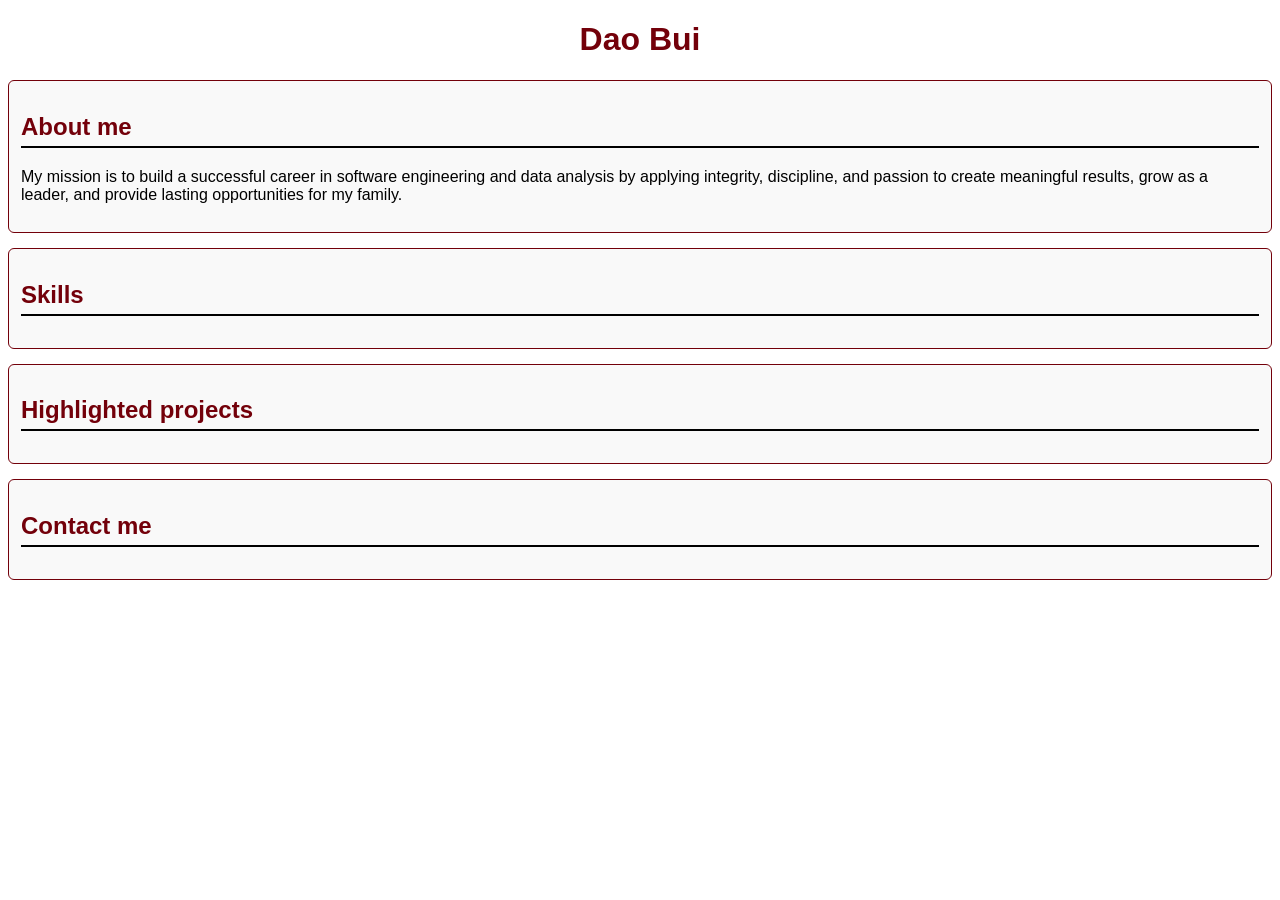
==== index.html @ 818233b0 "10-1 Assignment" ====
<!DOCTYPE html>
<html>
  <head>
    <title>CSCE 190: Dao Bui</title>
    <link rel="stylesheet" href="styles.css">
  </head>
  <body>
    <h1>Dao Bui</h1>
    <div class="about">
        <h2>About me</h2>
        <p>My mission is to build a successful career in software engineering and 
data analysis by applying integrity, discipline, and passion to create meaningful results, 
grow as a leader, and provide lasting opportunities for my family.</p>
    </div>
    <div class="skills">
        <h2>Skills</h2>
    </div>
    <div class="projects">
        <h2>Highlighted projects</h2>
    </div>
    <div class="contact">
        <h2>Contact me</h2>
    </div>
  </body>
</html>
---- styles.css ----
body {
  font-family: Arial, sans-serif;
  background-color: #fff; 
}

h1 {
  text-align: center;
  color: #73000a; 
}

h2 {
  color: #73000a;
  border-bottom: 2px solid #000;
  padding-bottom: 5px;
}

.about, .skills, .projects, .contact {
  border: 1px solid #73000a; 
  padding: 12px;
  margin: 15px 0;
  border-radius: 6px;
  background-color: #f9f9f9;
}
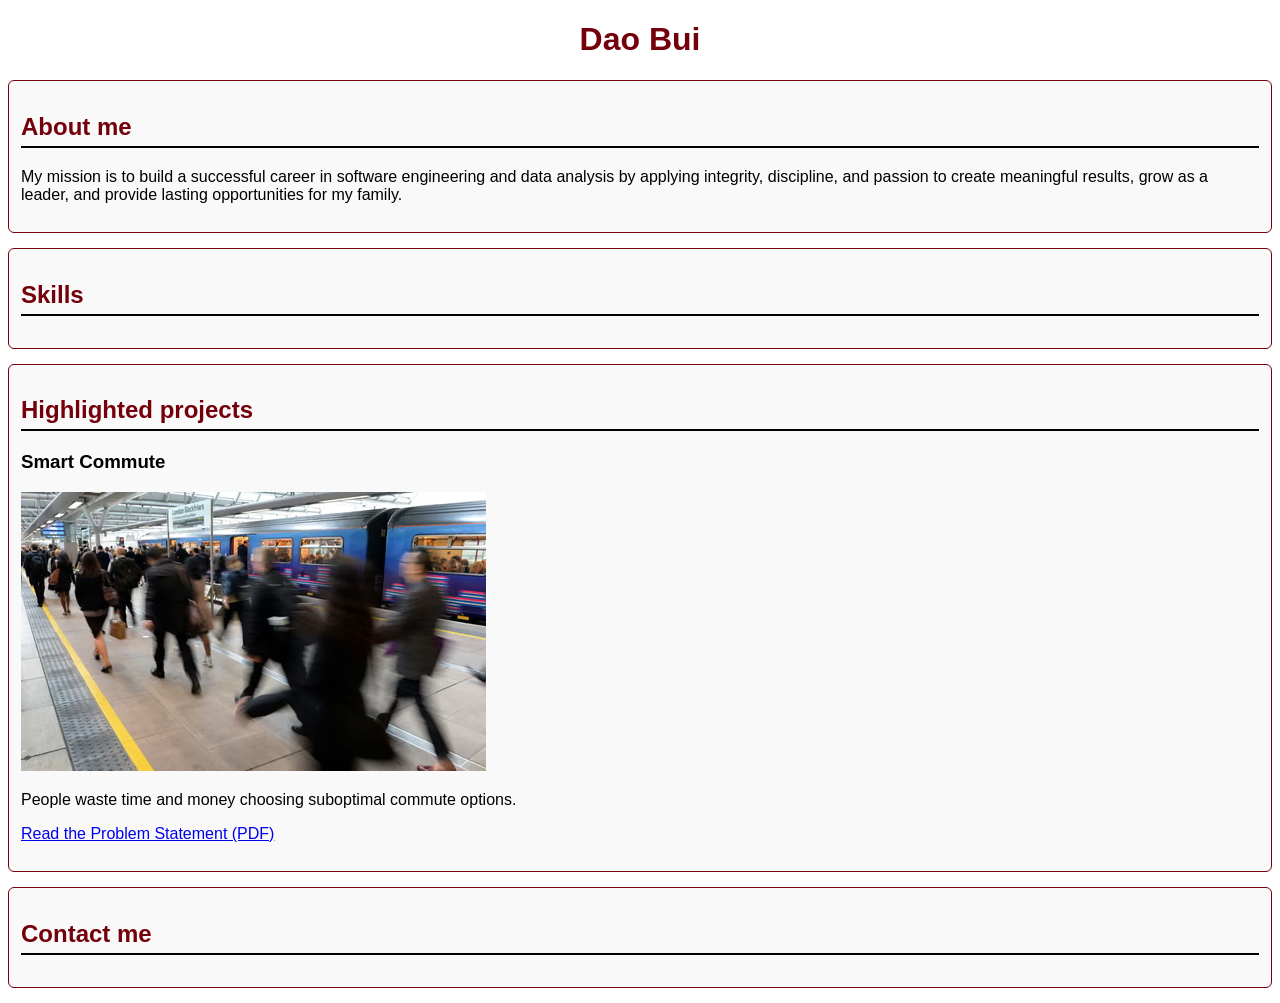
==== commit 0a6c5782: "Assignment 10/15" ====
--- a/index.html
+++ b/index.html
@@ -1,25 +1,43 @@
 <!DOCTYPE html>
-<html>
+<html lang="en">
   <head>
+    <meta charset="utf-8" />
     <title>CSCE 190: Dao Bui</title>
-    <link rel="stylesheet" href="styles.css">
+    <link rel="stylesheet" href="styles.css" />
+    <meta name="viewport" content="width=device-width, initial-scale=1" />
   </head>
   <body>
     <h1>Dao Bui</h1>
+
     <div class="about">
-        <h2>About me</h2>
-        <p>My mission is to build a successful career in software engineering and 
-data analysis by applying integrity, discipline, and passion to create meaningful results, 
-grow as a leader, and provide lasting opportunities for my family.</p>
+      <h2>About me</h2>
+      <p>
+        My mission is to build a successful career in software engineering and
+        data analysis by applying integrity, discipline, and passion to create meaningful results,
+        grow as a leader, and provide lasting opportunities for my family.
+      </p>
     </div>
+
     <div class="skills">
-        <h2>Skills</h2>
+      <h2>Skills</h2>
     </div>
+
     <div class="projects">
-        <h2>Highlighted projects</h2>
+      <h2>Highlighted projects</h2>
+
+      <!-- Problem Statement card -->
+      <section class="project">
+        <h3>Smart Commute</h3>
+        <a href="files/Problem Statement.pdf">
+          <img src="images/3216.png" alt="Smart Commute problem statement (PDF) thumbnail" />
+        </a>
+        <p>People waste time and money choosing suboptimal commute options.</p>
+        <p><a class="btn" href="files/Problem Statement.pdf">Read the Problem Statement (PDF)</a></p>
+      </section>
     </div>
+
     <div class="contact">
-        <h2>Contact me</h2>
+      <h2>Contact me</h2>
     </div>
   </body>
-</html>+</html>
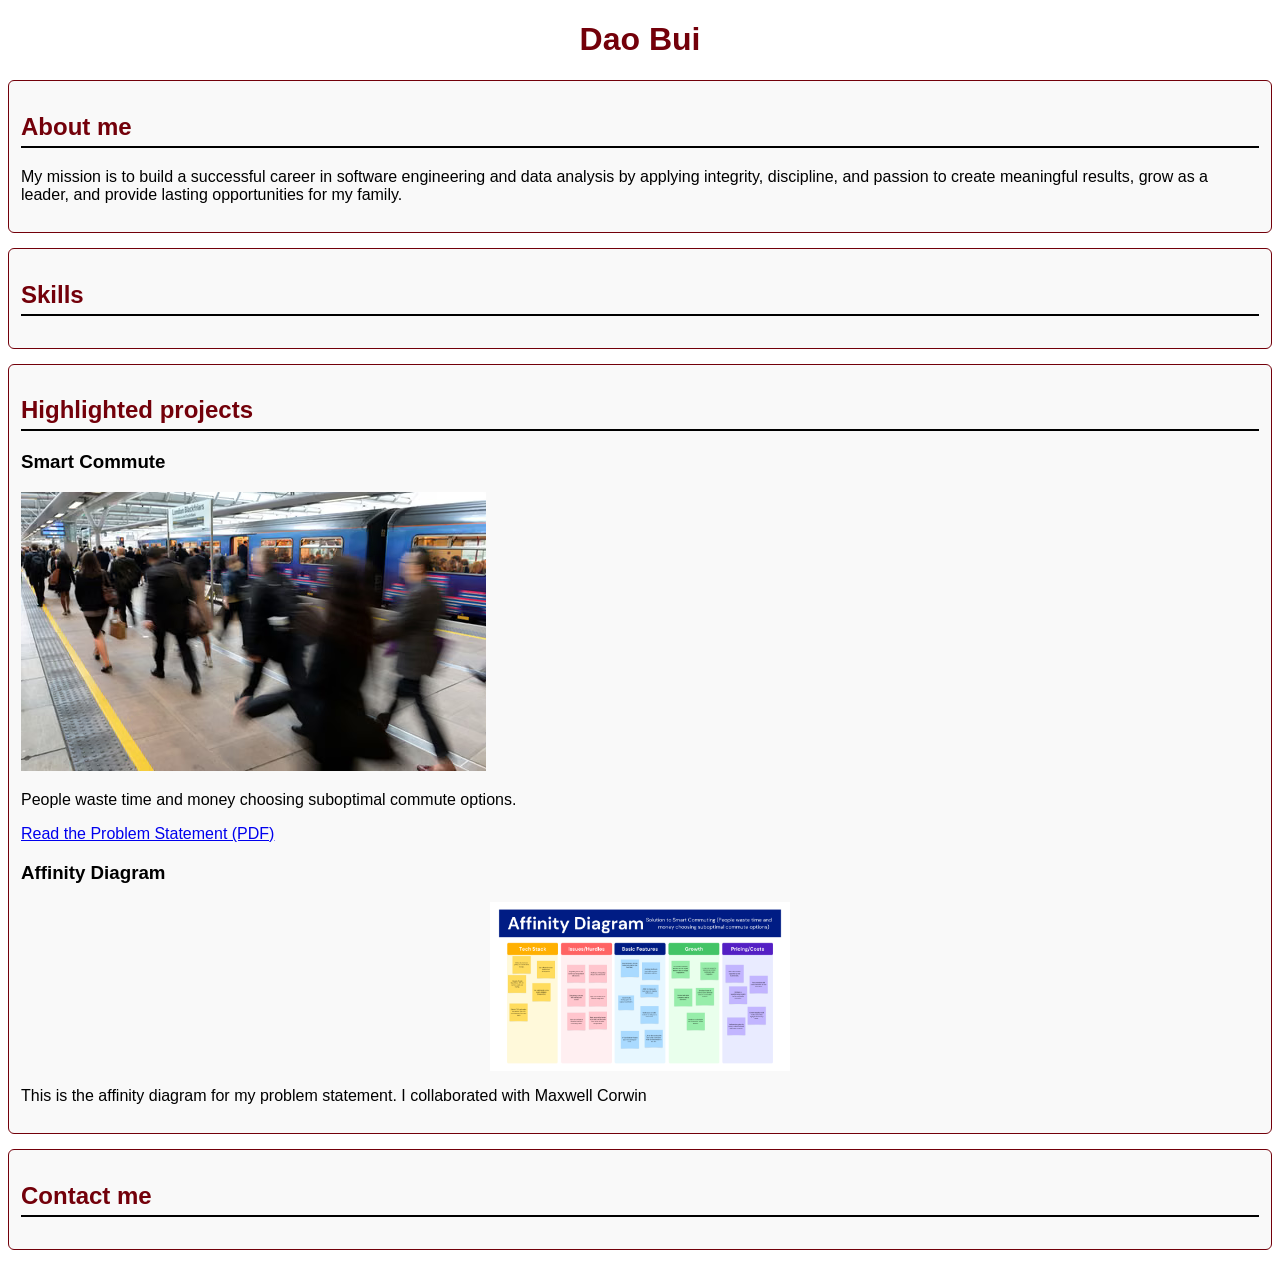
==== commit d188b219: "Oct 21 Affinity Diagram assignment" ====
--- a/index.html
+++ b/index.html
@@ -34,6 +34,17 @@
         <p>People waste time and money choosing suboptimal commute options.</p>
         <p><a class="btn" href="files/Problem Statement.pdf">Read the Problem Statement (PDF)</a></p>
       </section>
+
+      <!-- Affinity Diagram Assignment -->
+      <section class="project">
+        <h3>Affinity Diagram</h3>
+        <a href="files/solution to a.pdf">
+          <img src="images/Solution to a.png" alt="Affinity Diagram image" />
+        </a>
+        <p>
+          This is the affinity diagram for my problem statement. I collaborated with Maxwell Corwin
+        </p>
+      </section>
     </div>
 
     <div class="contact">
--- a/styles.css
+++ b/styles.css
@@ -21,3 +21,10 @@
   border-radius: 6px;
   background-color: #f9f9f9;
 }
+
+img[src="images/Solution to a.png"] {
+  max-width: 300px;
+  height: auto;
+  display: block;
+  margin: 0 auto;
+}
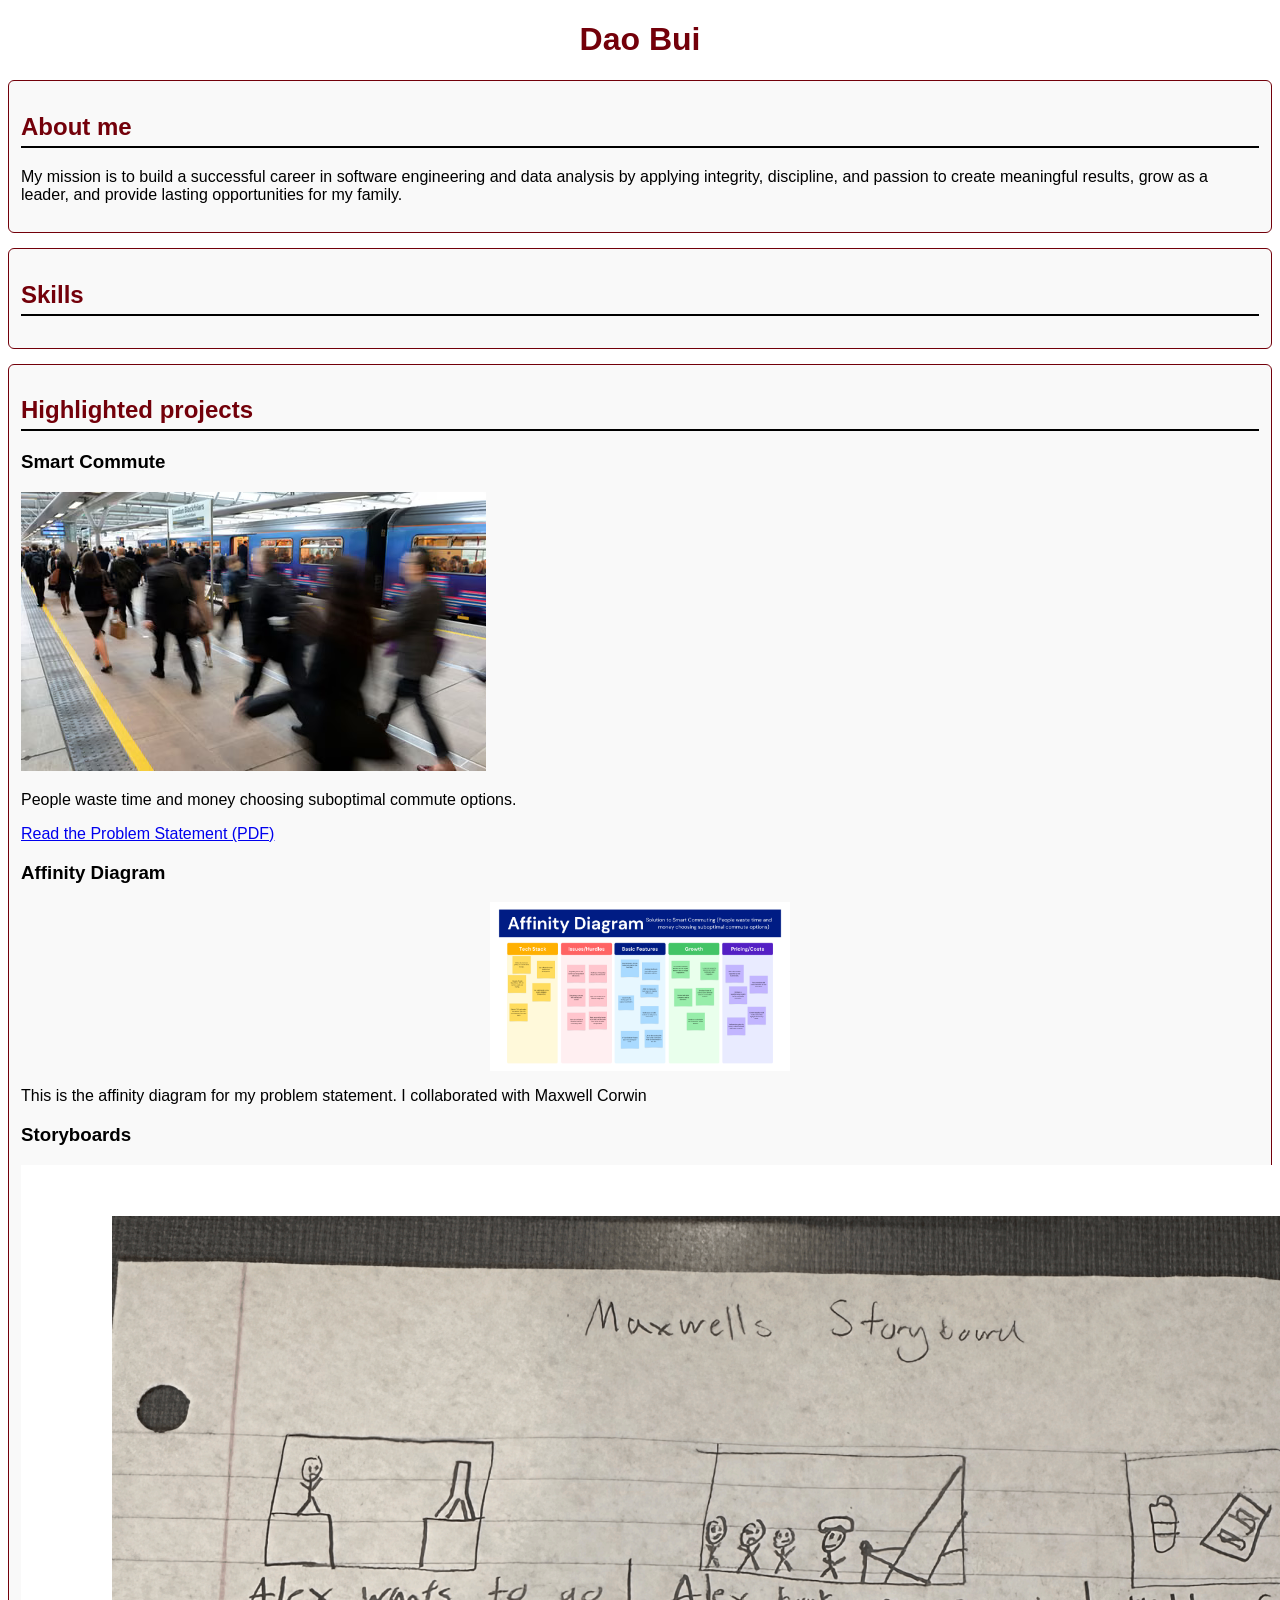
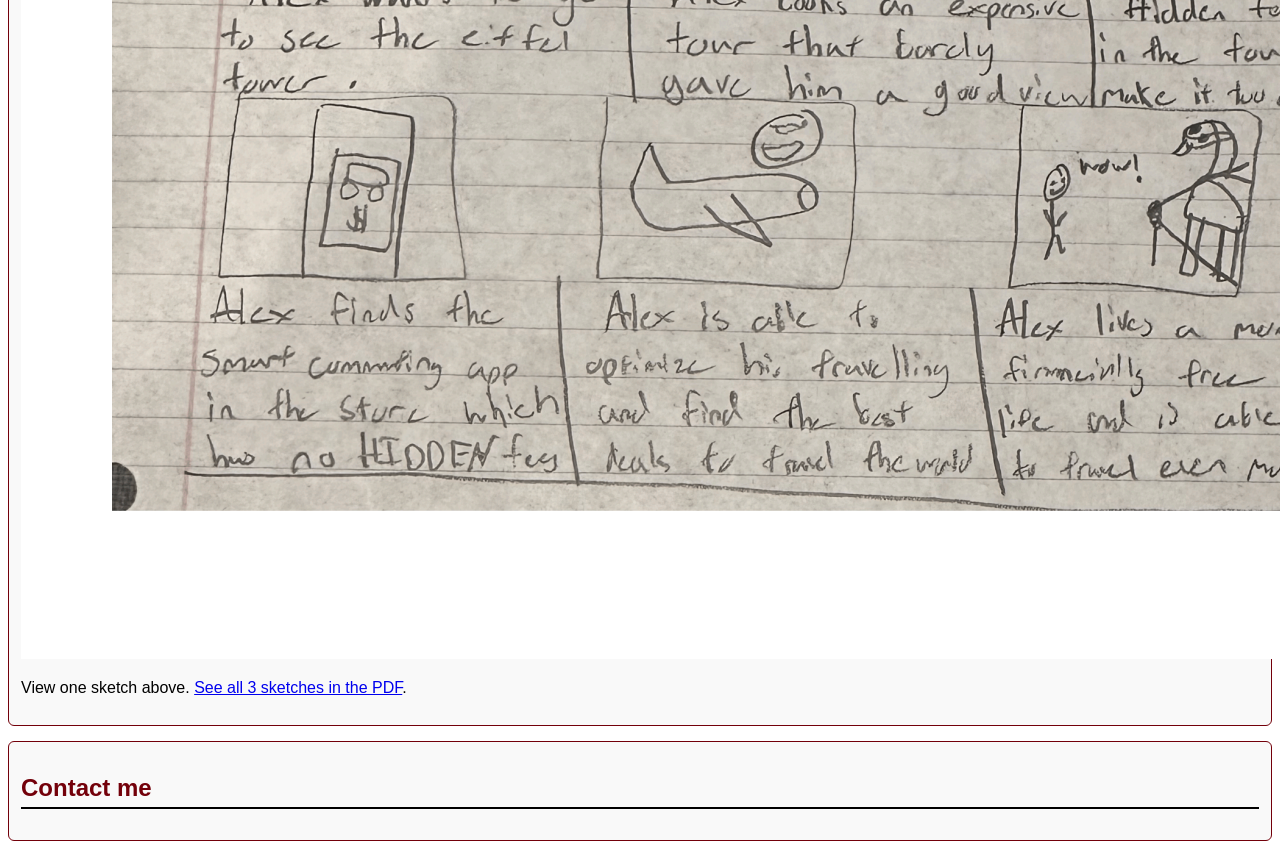
==== commit d459e493: "oct 28 assignment" ====
--- a/index.html
+++ b/index.html
@@ -45,6 +45,18 @@
           This is the affinity diagram for my problem statement. I collaborated with Maxwell Corwin
         </p>
       </section>
+
+      <!-- Storyboards Assignment -->
+      <section class="project">
+        <h3>Storyboards</h3>
+        <a href="files/Storyboards.pdf">
+          
+          <img src="images/Screenshot 2025-10-28 at 3.42.17 PM.png" alt="Storyboard sketch" />
+        </a>
+        <p>
+          View one sketch above. <a href="files/Storyboards.pdf">See all 3 sketches in the PDF</a>.
+        </p>
+      </section>
     </div>
 
     <div class="contact">
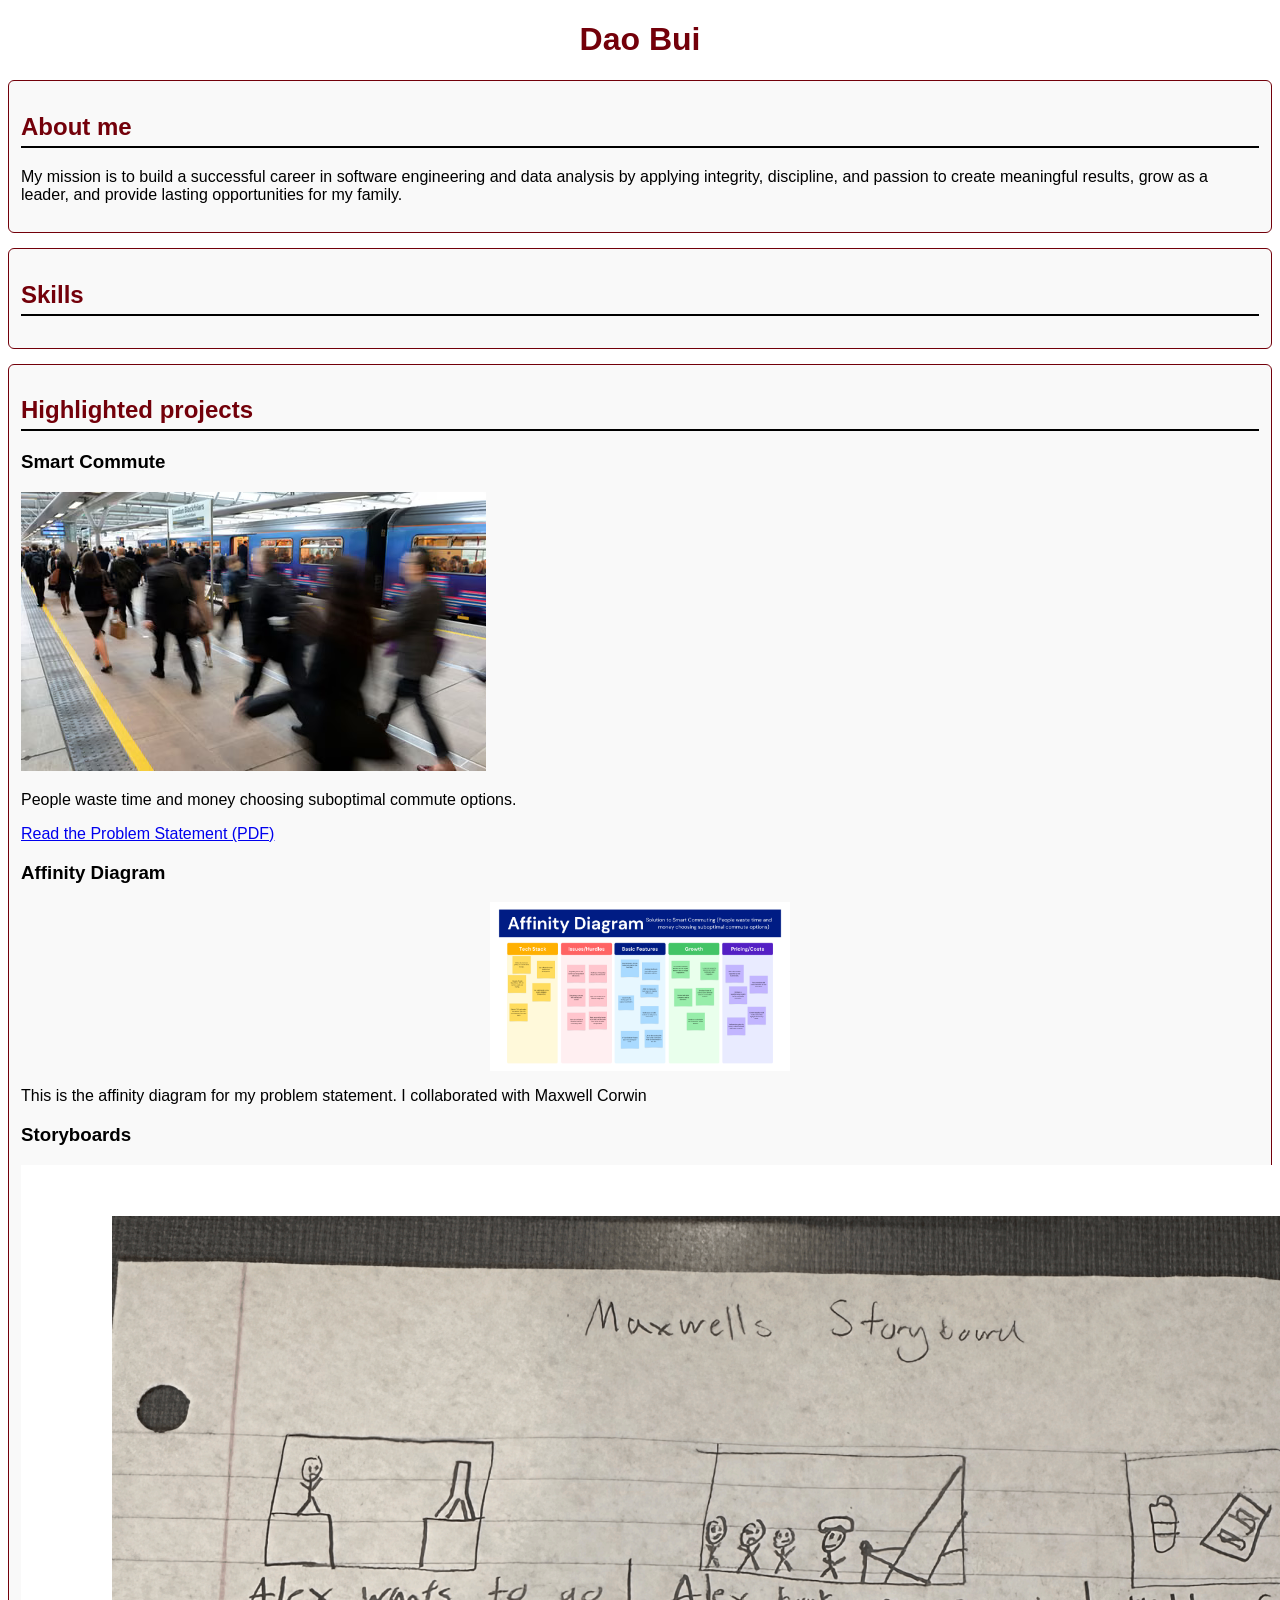
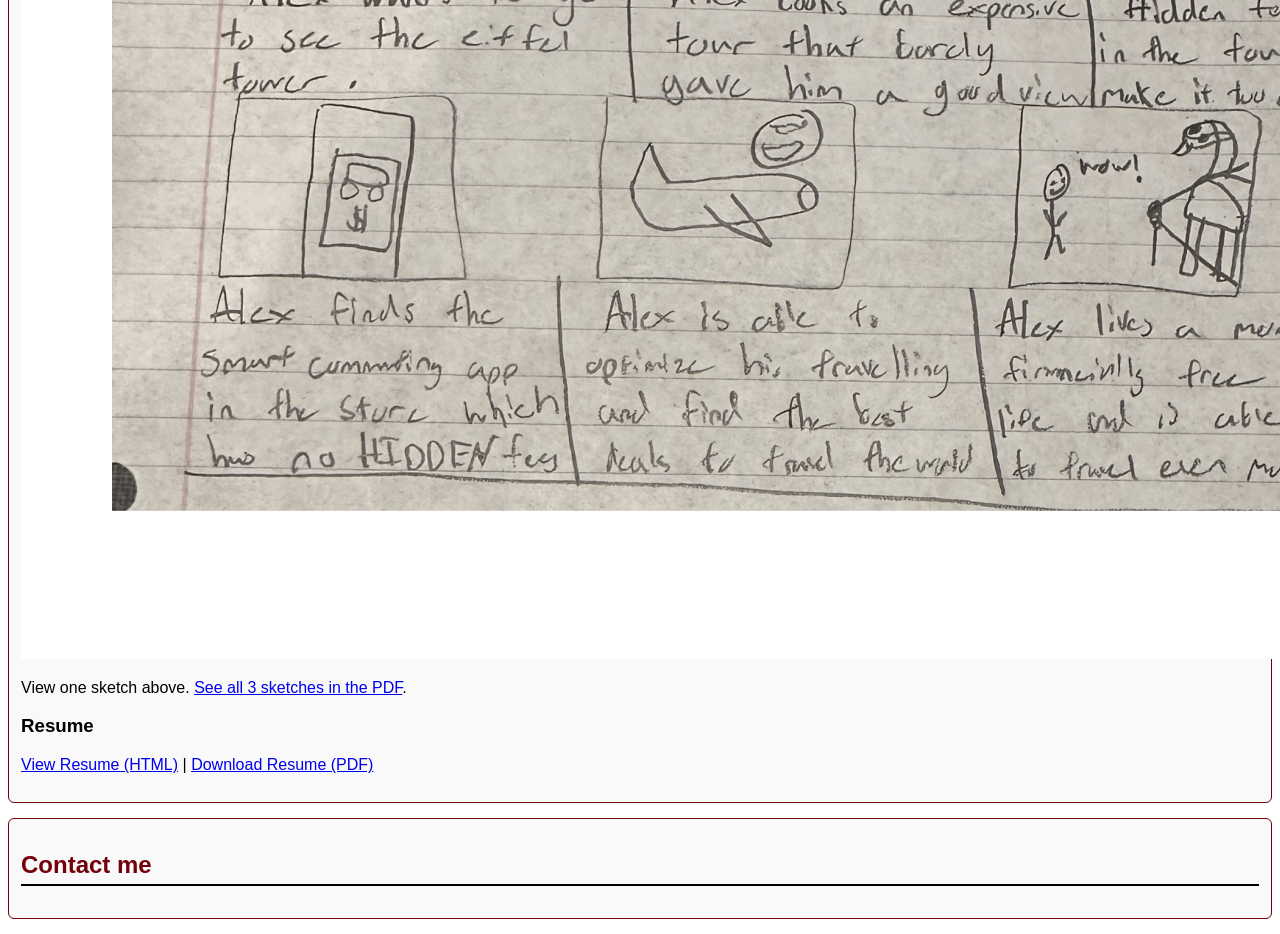
==== commit 21033e12: "Portfolio 4" ====
--- a/index.html
+++ b/index.html
@@ -57,6 +57,14 @@
           View one sketch above. <a href="files/Storyboards.pdf">See all 3 sketches in the PDF</a>.
         </p>
       </section>
+
+      <!-- Resume Section -->
+      <section class="project">
+        <h3>Resume</h3>
+        <p>
+          <a href="files/resume.html">View Resume (HTML)</a> | <a href="files/Dao Resume.pdf" download>Download Resume (PDF)</a>
+        </p>
+      </section>
     </div>
 
     <div class="contact">
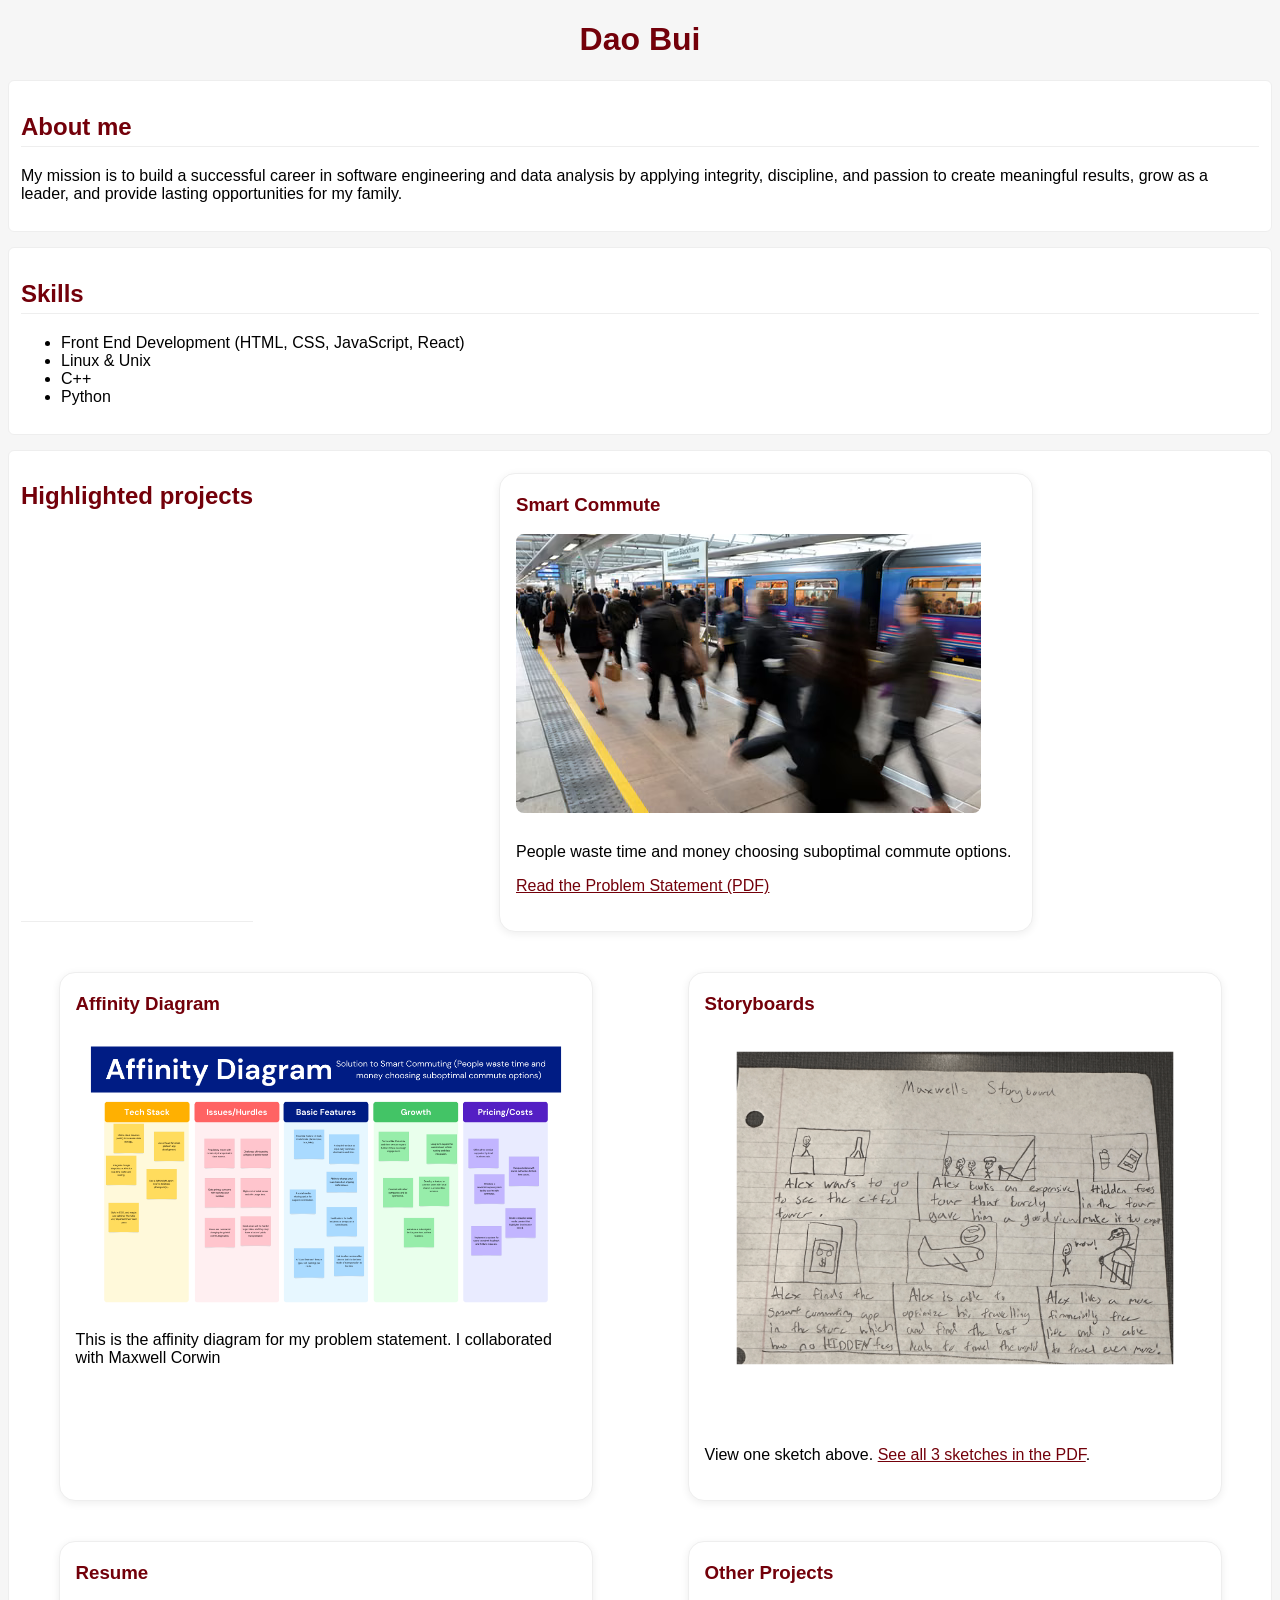
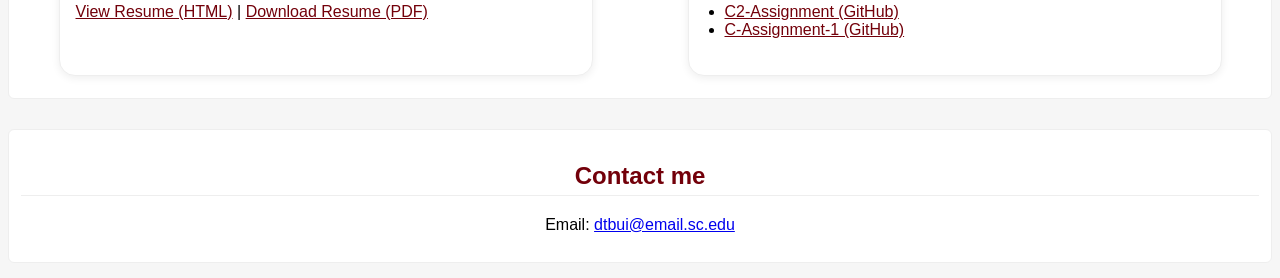
==== commit 1818f17e: "Portfolio 5" ====
--- a/index.html
+++ b/index.html
@@ -20,6 +20,12 @@
 
     <div class="skills">
       <h2>Skills</h2>
+      <ul>
+        <li>Front End Development (HTML, CSS, JavaScript, React)</li>
+        <li>Linux & Unix</li>
+        <li>C++</li>
+        <li>Python</li>
+      </ul>
     </div>
 
     <div class="projects">
@@ -65,10 +71,24 @@
           <a href="files/resume.html">View Resume (HTML)</a> | <a href="files/Dao Resume.pdf" download>Download Resume (PDF)</a>
         </p>
       </section>
+
+      <!-- Other Projects -->
+      <section class="project">
+        <h3>Other Projects</h3>
+        <ul>
+          <li>
+            <a href="https://github.com/daocodes/C2-Assignment" target="_blank">C2-Assignment (GitHub)</a>
+          </li>
+          <li>
+            <a href="https://github.com/daocodes/C-Assignment-1" target="_blank">C-Assignment-1 (GitHub)</a>
+          </li>
+        </ul>
+      </section>
     </div>
 
     <div class="contact">
       <h2>Contact me</h2>
+      <p>Email: <a href="mailto:dtbui@email.sc.edu">dtbui@email.sc.edu</a></p>
     </div>
   </body>
 </html>
--- a/styles.css
+++ b/styles.css
@@ -1,6 +1,6 @@
 body {
   font-family: Arial, sans-serif;
-  background-color: #fff; 
+  background-color: #f6f6f6; 
 }
 
 h1 {
@@ -10,16 +10,16 @@
 
 h2 {
   color: #73000a;
-  border-bottom: 2px solid #000;
+  border-bottom: 1px solid #eee;
   padding-bottom: 5px;
 }
 
 .about, .skills, .projects, .contact {
-  border: 1px solid #73000a; 
+  border: 1px solid #eee; 
   padding: 12px;
   margin: 15px 0;
   border-radius: 6px;
-  background-color: #f9f9f9;
+  background-color: #fff;
 }
 
 img[src="images/Solution to a.png"] {
@@ -28,3 +28,47 @@
   display: block;
   margin: 0 auto;
 }
+
+.projects {
+  display: flex;
+  flex-wrap: wrap;
+  gap: 20px;
+  justify-content: space-between;
+}
+
+.project {
+  width: 100%;
+  max-width: 500px;
+  margin: 10px auto;
+  padding: 20px 16px;
+  background: #fff;
+  border-radius: 16px;
+  box-shadow: 0 2px 8px rgba(0,0,0,0.07);
+  border: 1px solid #eee;
+}
+
+.project img {
+  max-width: 100%;
+  height: auto;
+  border-radius: 8px;
+  margin-bottom: 10px;
+}
+
+.project h3 {
+  margin-top: 0;
+  color: #73000a;
+}
+
+.project ul {
+  padding-left: 20px;
+}
+
+.btn, .project a {
+  color: #73000a;
+  text-decoration: underline;
+}
+
+.contact {
+  text-align: center;
+  margin-top: 30px;
+}
